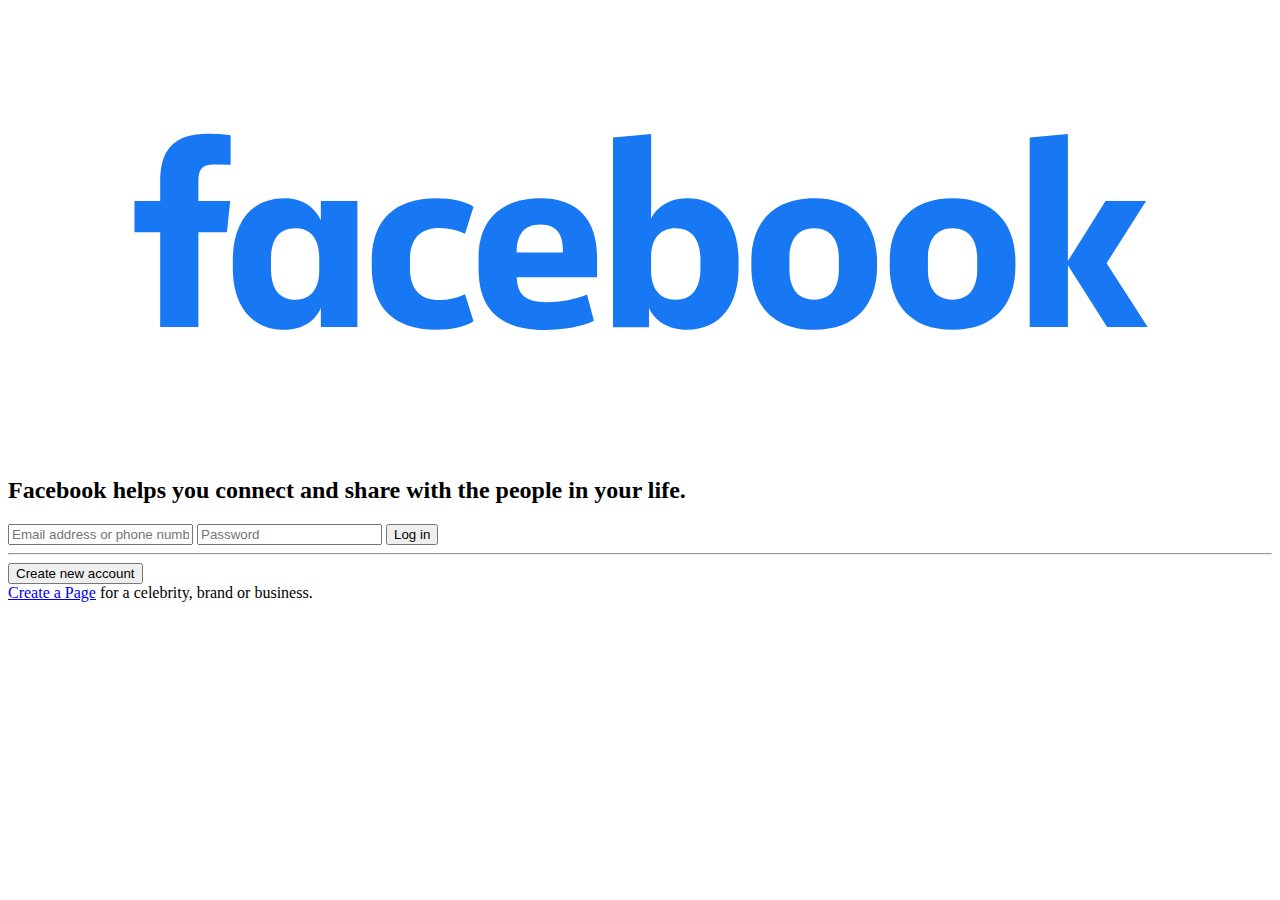
==== fb.html @ d1f004ac "Add more" ====
<!DOCTYPE html>
<html lang="en">
<head>
    <meta charset="UTF-8">
    <meta name="viewport" content="width=device-width, initial-scale=1.0">
    <title>Document</title>
</head>
<body>
    <div class="container">
        <div class="c-left">
            <img src="logo.svg" alt="facebook Logo" class="c-img">
            <h2 class="desc">Facebook helps you connect and share with the people in your life.</h2>
        </div>
        <div class="c-right">
            <div class="c-wrapper">
                <input type="text" placeholder="Email address or phone number">
                <input type="text" placeholder="Password">
                <Button class="c-btn">Log in</Button>
                <a href="https://www.facebook.com/login/identify/?ctx=recover&ars=facebook_login&from_login_screen=0"></a>
                <hr>
                <button class="c-btn2">Create new account</button>
                <div class="msg">
                    <a href="https://www.facebook.com/pages/create/?ref_type=registration_form">Create a Page</a>
                    for a celebrity, brand or business.
                </div>
            </div>
        </div>
    </div>
</body>
</html>
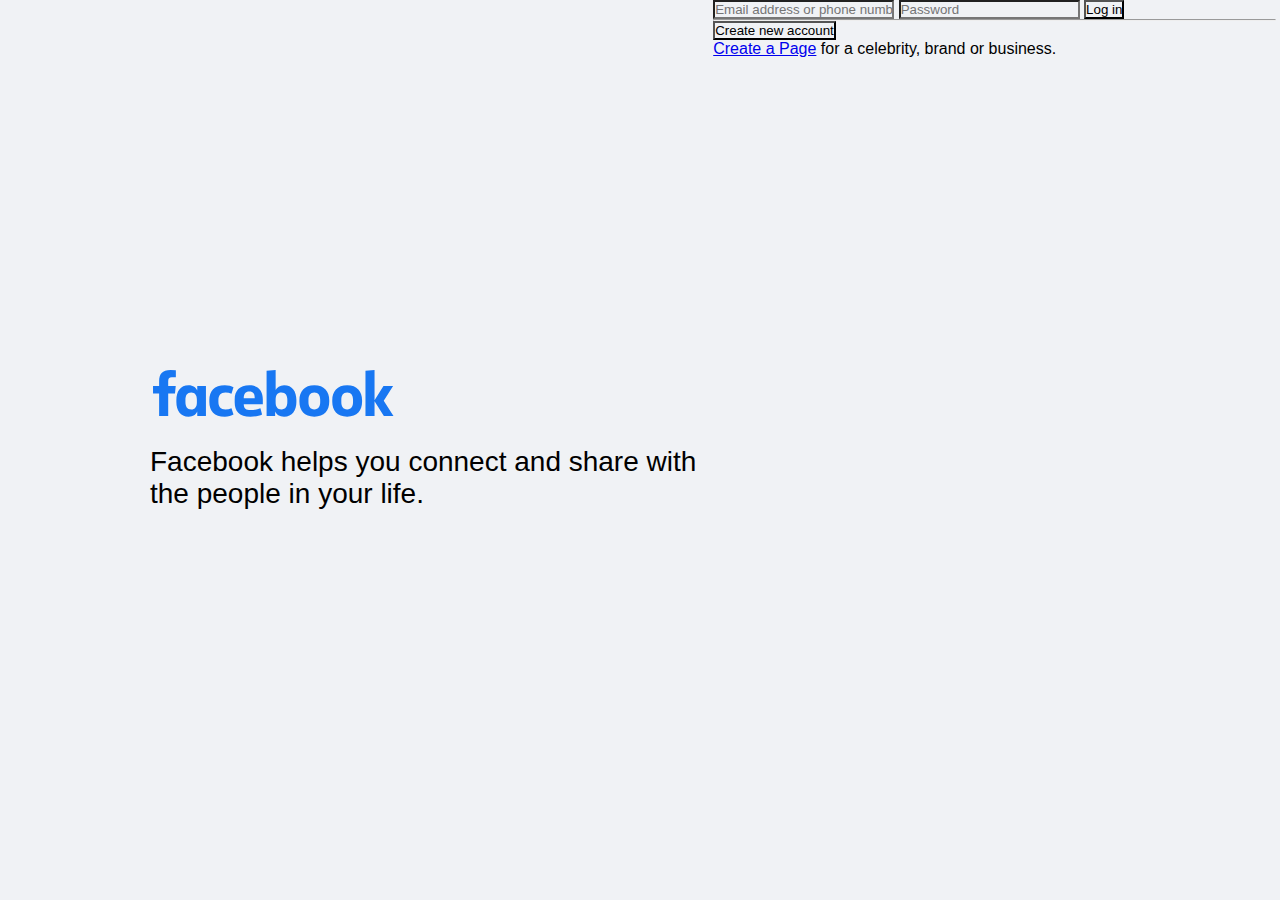
==== commit 69475c2a: "Why" ====
--- a/fb.html
+++ b/fb.html
@@ -3,13 +3,15 @@
 <head>
     <meta charset="UTF-8">
     <meta name="viewport" content="width=device-width, initial-scale=1.0">
-    <title>Document</title>
+    <title>Facebook - log in or sign up</title>
+    <link rel="stylesheet" href="fb.css">
+    <link rel="shortcut icon" href="favicon.png">
 </head>
 <body>
     <div class="container">
         <div class="c-left">
             <img src="logo.svg" alt="facebook Logo" class="c-img">
-            <h2 class="desc">Facebook helps you connect and share with the people in your life.</h2>
+            <h2 class="c-desc">Facebook helps you connect and share with the people in your life.</h2>
         </div>
         <div class="c-right">
             <div class="c-wrapper">
--- a/fb.css
+++ b/fb.css
@@ -0,0 +1,36 @@
+*{
+    margin: 0;
+    padding: 0;
+    background-color: #F0F2F5;
+    font-family: SFProDisplay-Regular, Helvetica, Arial, sans-serif;
+}
+
+.container{
+    display: flex;
+    width: 88%;
+    height: 100vh;
+    margin: 0px 150px;
+}
+
+.c-left{
+    flex: 1;
+    display: flex;
+    justify-content: center;
+    align-items: flex-start;
+    flex-direction: column;
+    margin-bottom: 50px;
+}
+
+.c-right{
+    flex: 1;
+}
+
+.c-img{
+    width: 300px;
+    margin-left: -27px;
+}
+
+.c-desc{
+    font-size: 28px;
+    font-weight: 400;
+}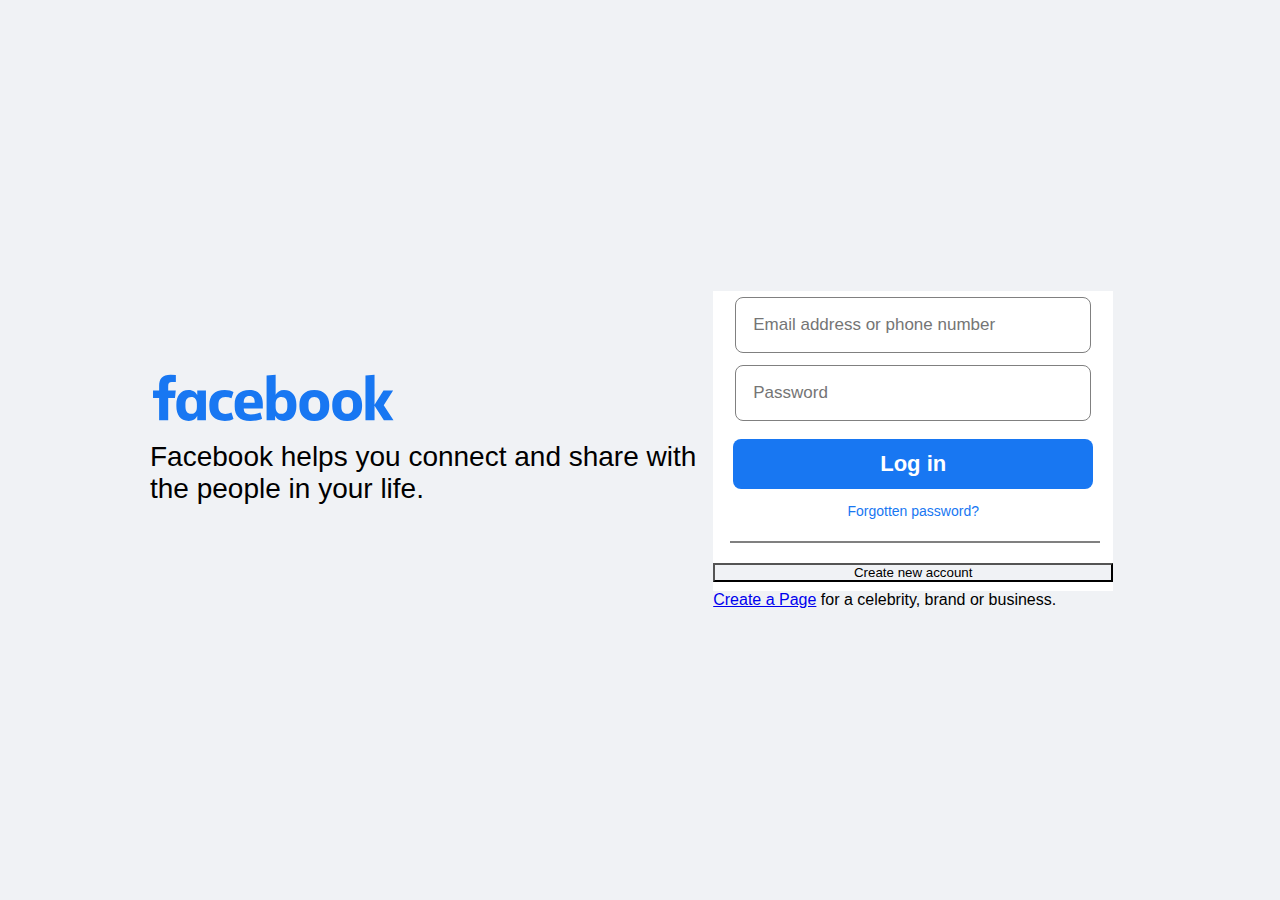
==== commit f58f507d: "Add All" ====
--- a/fb.html
+++ b/fb.html
@@ -18,13 +18,13 @@
                 <input type="text" placeholder="Email address or phone number">
                 <input type="text" placeholder="Password">
                 <Button class="c-btn">Log in</Button>
-                <a href="https://www.facebook.com/login/identify/?ctx=recover&ars=facebook_login&from_login_screen=0"></a>
+                <a href="https://www.facebook.com/login/identify/?ctx=recover&ars=facebook_login&from_login_screen=0" class="c-password">Forgotten password?</a>
                 <hr>
                 <button class="c-btn2">Create new account</button>
-                <div class="msg">
-                    <a href="https://www.facebook.com/pages/create/?ref_type=registration_form">Create a Page</a>
-                    for a celebrity, brand or business.
-                </div>
+            </div>
+            <div class="msg">
+                <a href="https://www.facebook.com/pages/create/?ref_type=registration_form">Create a Page</a>
+                for a celebrity, brand or business.
             </div>
         </div>
     </div>
--- a/fb.css
+++ b/fb.css
@@ -28,9 +28,69 @@
 .c-img{
     width: 300px;
     margin-left: -27px;
+    margin-bottom: -9px;
 }
 
 .c-desc{
     font-size: 28px;
     font-weight: 400;
+}
+
+.c-right{
+    display: flex;
+    justify-content: center;
+    flex-direction: column;
+}
+
+.c-wrapper{
+    background-color: white;
+    width: 400px;
+    height: 300px;
+    border: none;
+    outline: none;
+    display: flex;
+    flex-direction: column;
+}
+
+input{
+    width: 80%;
+    margin: 6px;
+    padding: 17px;
+    outline: none;
+    background: white;
+    border-radius: 8px;
+    border: 0.1px solid gray;
+    font-size: 17px;
+    margin-left: 22px;
+}
+
+.c-btn{
+    background-color: #1877F2;
+    color: white;
+    border: none;
+    outline: none;
+    padding: 12px;
+    border-radius: 8px;
+    margin: 12px;
+    font-size: 22px;
+    font-weight: 600;
+    width: 90%;
+    margin-left: 20px;
+}
+
+.c-password{
+    list-style-type: none;
+    text-decoration: none;
+    text-align: center;
+    color: #1877F2;
+    font-size: 14px;
+    background: white;
+    padding: 2px;
+}
+
+hr{
+    margin: 20px 17px;
+    width: 92%;
+    text-align: center;
+    border: thin solid;
 }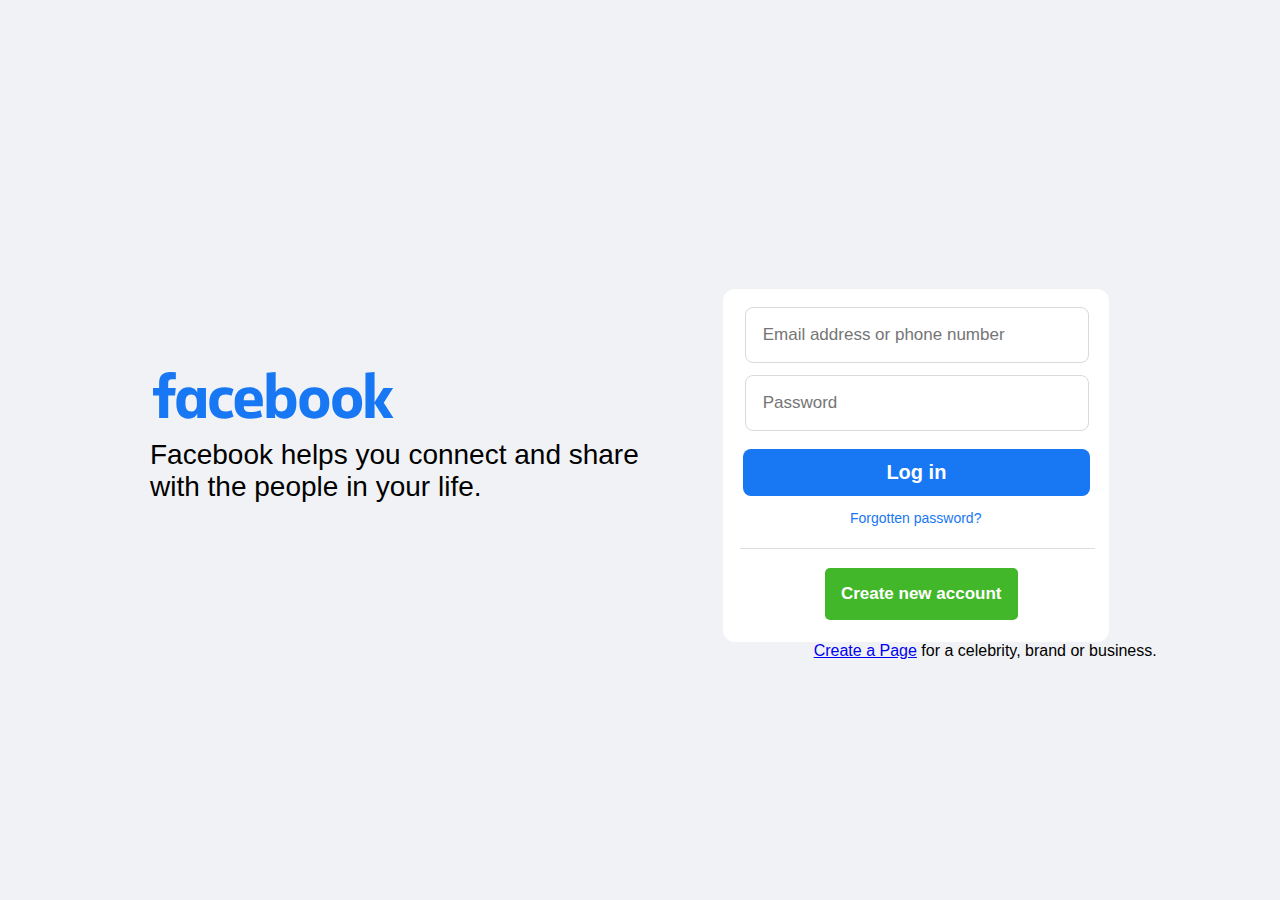
==== commit b973a8d3: "Almost compelete" ====
--- a/fb.html
+++ b/fb.html
@@ -19,7 +19,7 @@
                 <input type="text" placeholder="Password">
                 <Button class="c-btn">Log in</Button>
                 <a href="https://www.facebook.com/login/identify/?ctx=recover&ars=facebook_login&from_login_screen=0" class="c-password">Forgotten password?</a>
-                <hr>
+                <div class="hr"></div>
                 <button class="c-btn2">Create new account</button>
             </div>
             <div class="msg">
--- a/fb.css
+++ b/fb.css
@@ -7,7 +7,7 @@
 
 .container{
     display: flex;
-    width: 88%;
+    width: 87%;
     height: 100vh;
     margin: 0px 150px;
 }
@@ -18,7 +18,7 @@
     justify-content: center;
     align-items: flex-start;
     flex-direction: column;
-    margin-bottom: 50px;
+    margin-bottom: 55px;
 }
 
 .c-right{
@@ -34,22 +34,28 @@
 .c-desc{
     font-size: 28px;
     font-weight: 400;
+    width: 89%;
 }
 
 .c-right{
     display: flex;
     justify-content: center;
     flex-direction: column;
+    align-items: center;
 }
 
 .c-wrapper{
     background-color: white;
-    width: 400px;
-    height: 300px;
+    width: 386px;
+    height: 341px;
     border: none;
     outline: none;
     display: flex;
     flex-direction: column;
+    padding-top: 12px;
+    border-radius: 12px;
+    margin-top: 48px;
+    margin-right: 139px;
 }
 
 input{
@@ -59,7 +65,7 @@
     outline: none;
     background: white;
     border-radius: 8px;
-    border: 0.1px solid gray;
+    border: 1px solid #dadada;
     font-size: 17px;
     margin-left: 22px;
 }
@@ -72,10 +78,11 @@
     padding: 12px;
     border-radius: 8px;
     margin: 12px;
-    font-size: 22px;
+    font-size: 20px;
     font-weight: 600;
     width: 90%;
     margin-left: 20px;
+    cursor: pointer;
 }
 
 .c-password{
@@ -88,9 +95,24 @@
     padding: 2px;
 }
 
-hr{
+.hr{
     margin: 20px 17px;
     width: 92%;
     text-align: center;
-    border: thin solid;
+    height: 0.1px;
+    background-color: rgb(221, 221, 221);
+}
+
+.c-btn2{
+    width: 50%;
+    margin: 0px 102px;
+    background-color: #42b72a;
+    color: white;
+    border: 0;
+    outline: 0;
+    padding: 16px;
+    font-size: 17px;
+    font-weight: 700;
+    cursor: pointer;
+    border-radius: 5px;
 }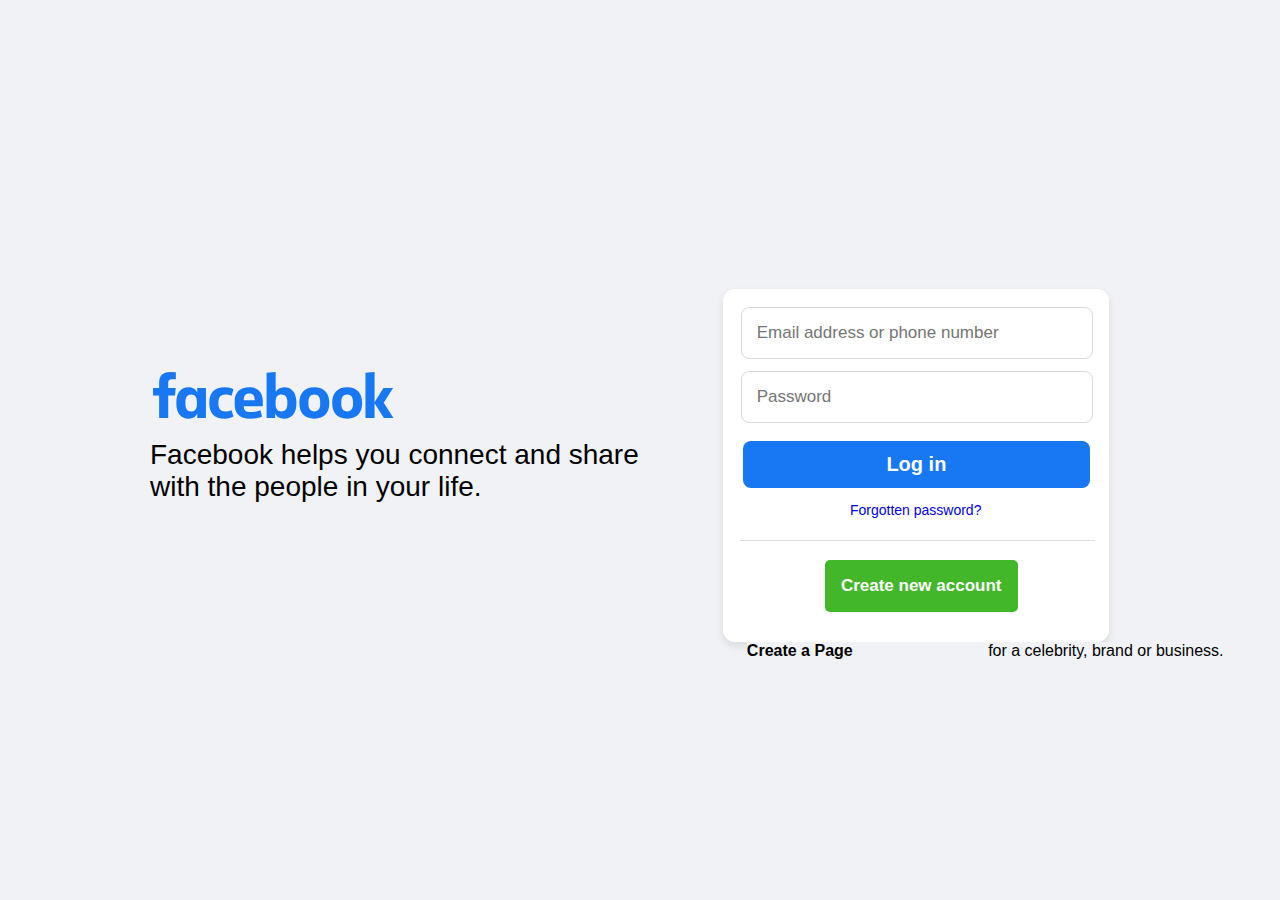
==== commit b871b7f5: "Almost Compelete" ====
--- a/fb.html
+++ b/fb.html
@@ -23,7 +23,7 @@
                 <button class="c-btn2">Create new account</button>
             </div>
             <div class="msg">
-                <a href="https://www.facebook.com/pages/create/?ref_type=registration_form">Create a Page</a>
+                <a href="https://www.facebook.com/pages/create/?ref_type=registration_form" class="c-page"><b>Create a Page</b></a>
                 for a celebrity, brand or business.
             </div>
         </div>
--- a/fb.css
+++ b/fb.css
@@ -31,6 +31,11 @@
     margin-bottom: -9px;
 }
 
+a{
+    list-style-type: none;
+    text-decoration: none;
+}
+
 .c-desc{
     font-size: 28px;
     font-weight: 400;
@@ -56,18 +61,19 @@
     border-radius: 12px;
     margin-top: 48px;
     margin-right: 139px;
+    box-shadow: 0px 4px 8px rgba(0, 0, 0, 0.1);
 }
 
 input{
-    width: 80%;
+    width: 83%;
     margin: 6px;
-    padding: 17px;
+    padding: 15px;
     outline: none;
     background: white;
     border-radius: 8px;
     border: 1px solid #dadada;
     font-size: 17px;
-    margin-left: 22px;
+    margin-left: 18px;
 }
 
 .c-btn{
@@ -86,10 +92,7 @@
 }
 
 .c-password{
-    list-style-type: none;
-    text-decoration: none;
     text-align: center;
-    color: #1877F2;
     font-size: 14px;
     background: white;
     padding: 2px;
@@ -115,4 +118,11 @@
     font-weight: 700;
     cursor: pointer;
     border-radius: 5px;
+}
+
+.c-page{
+    color: black;
+    /* margin: 12px 0px; */
+    margin-right: 131px;
+
 }